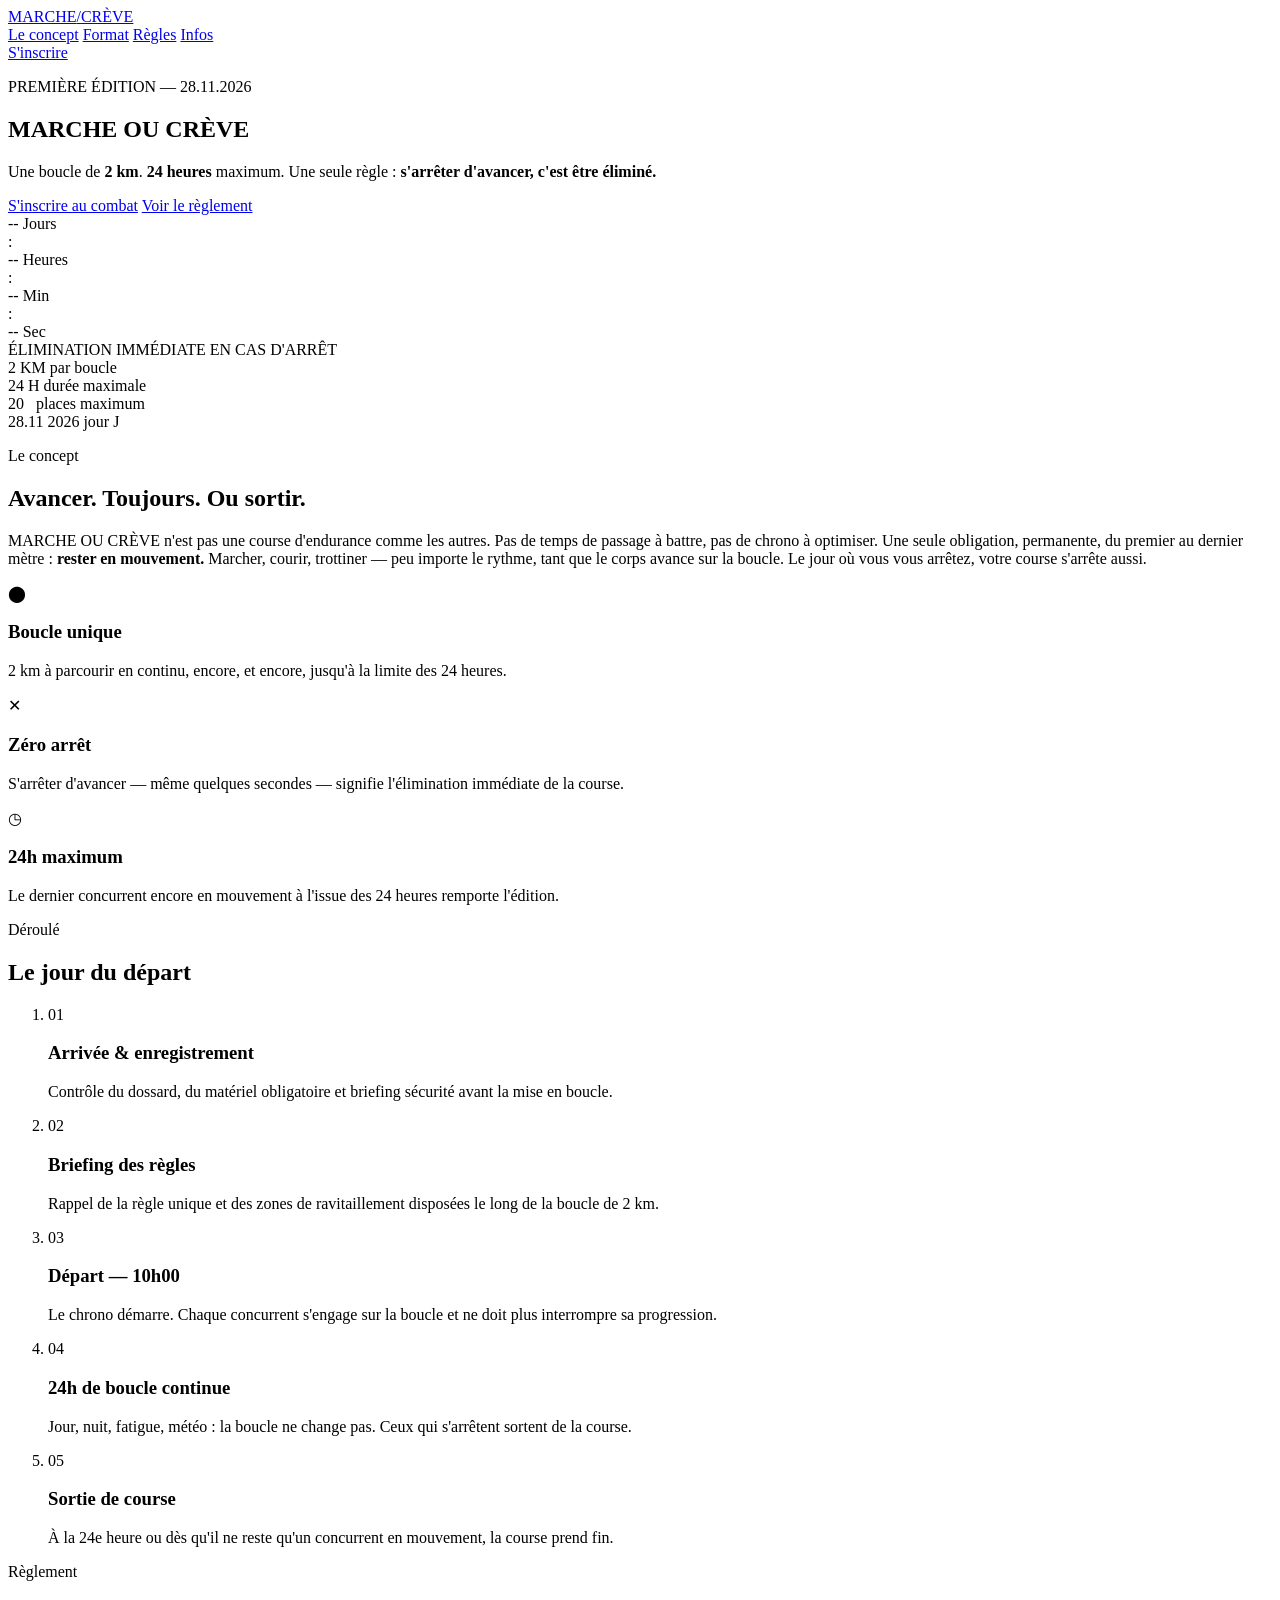
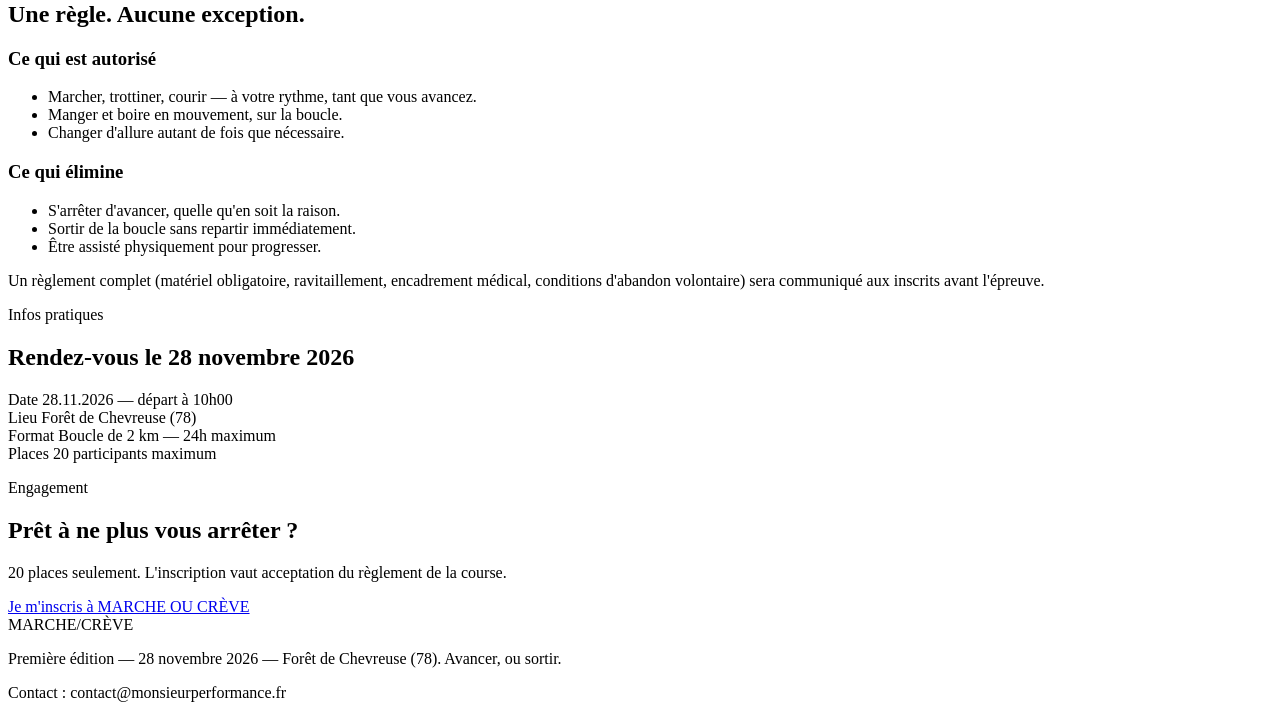
==== index.html @ 5780e7bb "Add files via upload" ====
<!DOCTYPE html>
<html lang="fr">
<head>
<meta charset="UTF-8">
<meta name="viewport" content="width=device-width, initial-scale=1.0">
<title>MARCHE OU CRÈVE — 28.11.2026 — Course d'endurance 24h sans arrêt</title>
<meta name="description" content="MARCHE OU CRÈVE : une boucle de 2km. 24h maximum. Une seule règle — s'arrêter, c'est être éliminé. Première édition le 28 novembre 2026, forêt de Chevreuse (78). 20 places maximum.">
<link rel="preconnect" href="https://fonts.googleapis.com">
<link rel="preconnect" href="https://fonts.gstatic.com" crossorigin>
<link href="https://fonts.googleapis.com/css2?family=Big+Shoulders+Stencil:wght@700;900&family=Anton&family=Barlow+Condensed:ital,wght@0,400;0,500;0,600;0,700;1,500&family=JetBrains+Mono:wght@400;500;700&display=swap" rel="stylesheet">
<link rel="stylesheet" href="css/style.css">
</head>
<body>

<div class="grain" aria-hidden="true"></div>

<!-- ============ NAVIGATION ============ -->
<header class="site-header">
  <div class="header-inner">
    <a href="#top" class="logo">MARCHE<span class="logo-bar">/</span>CRÈVE</a>
    <nav class="main-nav" aria-label="Navigation principale">
      <a href="#concept">Le concept</a>
      <a href="#format">Format</a>
      <a href="#regles">Règles</a>
      <a href="#infos">Infos</a>
    </nav>
    <a href="inscription.html" class="btn btn-nav">S'inscrire</a>
  </div>
</header>

<main id="top">

  <!-- ============ HERO ============ -->
  <section class="hero">
    <div class="hero-stripes" aria-hidden="true"></div>
    <div class="hero-inner">
      <p class="eyebrow">PREMIÈRE ÉDITION — 28.11.2026</p>
      <h1 class="hero-title">
        <span class="line">MARCHE</span>
        <span class="line line-out">OU CRÈVE</span>
      </h1>
      <p class="hero-sub">Une boucle de <strong>2&nbsp;km</strong>. <strong>24&nbsp;heures</strong> maximum. Une seule règle : <strong>s'arrêter d'avancer, c'est être éliminé.</strong></p>

      <div class="hero-actions">
        <a href="inscription.html" class="btn btn-primary">S'inscrire au combat</a>
        <a href="#regles" class="btn btn-ghost">Voir le règlement</a>
      </div>

      <div class="countdown" aria-label="Compte à rebours avant le départ">
        <div class="countdown-item">
          <span class="countdown-num" id="cd-days">--</span>
          <span class="countdown-label">Jours</span>
        </div>
        <div class="countdown-sep">:</div>
        <div class="countdown-item">
          <span class="countdown-num" id="cd-hours">--</span>
          <span class="countdown-label">Heures</span>
        </div>
        <div class="countdown-sep">:</div>
        <div class="countdown-item">
          <span class="countdown-num" id="cd-minutes">--</span>
          <span class="countdown-label">Min</span>
        </div>
        <div class="countdown-sep">:</div>
        <div class="countdown-item">
          <span class="countdown-num" id="cd-seconds">--</span>
          <span class="countdown-label">Sec</span>
        </div>
      </div>
    </div>

    <!-- Tampon signature -->
    <div class="stamp" aria-hidden="true">
      <div class="stamp-ring">
        <span>ÉLIMINATION</span>
        <span class="stamp-center">IMMÉDIATE</span>
        <span>EN CAS D'ARRÊT</span>
      </div>
    </div>
  </section>

  <!-- ============ BANDE CHIFFRES ============ -->
  <section class="stats-bar">
    <div class="stat">
      <span class="stat-num">2</span>
      <span class="stat-unit">KM</span>
      <span class="stat-label">par boucle</span>
    </div>
    <div class="stat">
      <span class="stat-num">24</span>
      <span class="stat-unit">H</span>
      <span class="stat-label">durée maximale</span>
    </div>
    <div class="stat">
      <span class="stat-num">20</span>
      <span class="stat-unit">&nbsp;</span>
      <span class="stat-label">places maximum</span>
    </div>
    <div class="stat">
      <span class="stat-num">28.11</span>
      <span class="stat-unit">2026</span>
      <span class="stat-label">jour J</span>
    </div>
  </section>

  <!-- ============ CONCEPT ============ -->
  <section id="concept" class="section concept">
    <p class="section-eyebrow">Le concept</p>
    <h2 class="section-title">Avancer. Toujours. Ou sortir.</h2>
    <p class="section-lead">
      MARCHE OU CRÈVE n'est pas une course d'endurance comme les autres. Pas de temps de passage à battre,
      pas de chrono à optimiser. Une seule obligation, permanente, du premier au dernier mètre :
      <strong>rester en mouvement.</strong> Marcher, courir, trottiner — peu importe le rythme,
      tant que le corps avance sur la boucle. Le jour où vous vous arrêtez, votre course s'arrête aussi.
    </p>

    <div class="rule-cards">
      <article class="rule-card">
        <span class="rule-icon" aria-hidden="true">⬤</span>
        <h3>Boucle unique</h3>
        <p>2&nbsp;km à parcourir en continu, encore, et encore, jusqu'à la limite des 24&nbsp;heures.</p>
      </article>
      <article class="rule-card rule-card-alert">
        <span class="rule-icon" aria-hidden="true">✕</span>
        <h3>Zéro arrêt</h3>
        <p>S'arrêter d'avancer — même quelques secondes — signifie l'élimination immédiate de la course.</p>
      </article>
      <article class="rule-card">
        <span class="rule-icon" aria-hidden="true">◷</span>
        <h3>24h maximum</h3>
        <p>Le dernier concurrent encore en mouvement à l'issue des 24&nbsp;heures remporte l'édition.</p>
      </article>
    </div>
  </section>

  <!-- ============ FORMAT / DÉROULÉ ============ -->
  <section id="format" class="section format">
    <p class="section-eyebrow">Déroulé</p>
    <h2 class="section-title">Le jour du départ</h2>

    <ol class="timeline">
      <li class="timeline-step">
        <span class="step-num">01</span>
        <div class="step-body">
          <h3>Arrivée &amp; enregistrement</h3>
          <p>Contrôle du dossard, du matériel obligatoire et briefing sécurité avant la mise en boucle.</p>
        </div>
      </li>
      <li class="timeline-step">
        <span class="step-num">02</span>
        <div class="step-body">
          <h3>Briefing des règles</h3>
          <p>Rappel de la règle unique et des zones de ravitaillement disposées le long de la boucle de 2&nbsp;km.</p>
        </div>
      </li>
      <li class="timeline-step">
        <span class="step-num">03</span>
        <div class="step-body">
          <h3>Départ — 10h00</h3>
          <p>Le chrono démarre. Chaque concurrent s'engage sur la boucle et ne doit plus interrompre sa progression.</p>
        </div>
      </li>
      <li class="timeline-step">
        <span class="step-num">04</span>
        <div class="step-body">
          <h3>24h de boucle continue</h3>
          <p>Jour, nuit, fatigue, météo : la boucle ne change pas. Ceux qui s'arrêtent sortent de la course.</p>
        </div>
      </li>
      <li class="timeline-step">
        <span class="step-num">05</span>
        <div class="step-body">
          <h3>Sortie de course</h3>
          <p>À la 24e heure ou dès qu'il ne reste qu'un concurrent en mouvement, la course prend fin.</p>
        </div>
      </li>
    </ol>
  </section>

  <!-- ============ RÈGLEMENT ============ -->
  <section id="regles" class="section regles">
    <p class="section-eyebrow">Règlement</p>
    <h2 class="section-title">Une règle. Aucune exception.</h2>

    <div class="regles-grid">
      <div class="regle-block">
        <h3>Ce qui est autorisé</h3>
        <ul>
          <li>Marcher, trottiner, courir — à votre rythme, tant que vous avancez.</li>
          <li>Manger et boire en mouvement, sur la boucle.</li>
          <li>Changer d'allure autant de fois que nécessaire.</li>
        </ul>
      </div>
      <div class="regle-block regle-block-alert">
        <h3>Ce qui élimine</h3>
        <ul>
          <li>S'arrêter d'avancer, quelle qu'en soit la raison.</li>
          <li>Sortir de la boucle sans repartir immédiatement.</li>
          <li>Être assisté physiquement pour progresser.</li>
        </ul>
      </div>
    </div>
    <p class="regles-note">Un règlement complet (matériel obligatoire, ravitaillement, encadrement médical, conditions d'abandon volontaire) sera communiqué aux inscrits avant l'épreuve.</p>
  </section>

  <!-- ============ INFOS PRATIQUES ============ -->
  <section id="infos" class="section infos">
    <p class="section-eyebrow">Infos pratiques</p>
    <h2 class="section-title">Rendez-vous le 28 novembre 2026</h2>

    <div class="infos-grid">
      <div class="info-item">
        <span class="info-label">Date</span>
        <span class="info-value">28.11.2026 — départ à 10h00</span>
      </div>
      <div class="info-item">
        <span class="info-label">Lieu</span>
        <span class="info-value">Forêt de Chevreuse (78)</span>
      </div>
      <div class="info-item">
        <span class="info-label">Format</span>
        <span class="info-value">Boucle de 2 km — 24h maximum</span>
      </div>
      <div class="info-item">
        <span class="info-label">Places</span>
        <span class="info-value">20 participants maximum</span>
      </div>
    </div>
  </section>

  <!-- ============ INSCRIPTION ============ -->
  <section id="inscription" class="section inscription">
    <div class="inscription-box">
      <p class="section-eyebrow section-eyebrow-light">Engagement</p>
      <h2 class="inscription-title">Prêt à ne plus vous arrêter ?</h2>
      <p class="inscription-sub">20 places seulement. L'inscription vaut acceptation du règlement de la course.</p>
      <a href="inscription.html" class="btn btn-primary btn-large">Je m'inscris à MARCHE OU CRÈVE</a>
    </div>
  </section>

</main>

<!-- ============ FOOTER ============ -->
<footer class="site-footer">
  <div class="footer-inner">
    <span class="logo logo-small">MARCHE<span class="logo-bar">/</span>CRÈVE</span>
    <p class="footer-text">Première édition — 28 novembre 2026 — Forêt de Chevreuse (78). Avancer, ou sortir.</p>
    <p class="footer-contact">Contact : contact@monsieurperformance.fr</p>
  </div>
</footer>

<script src="js/script.js"></script>
</body>
</html>
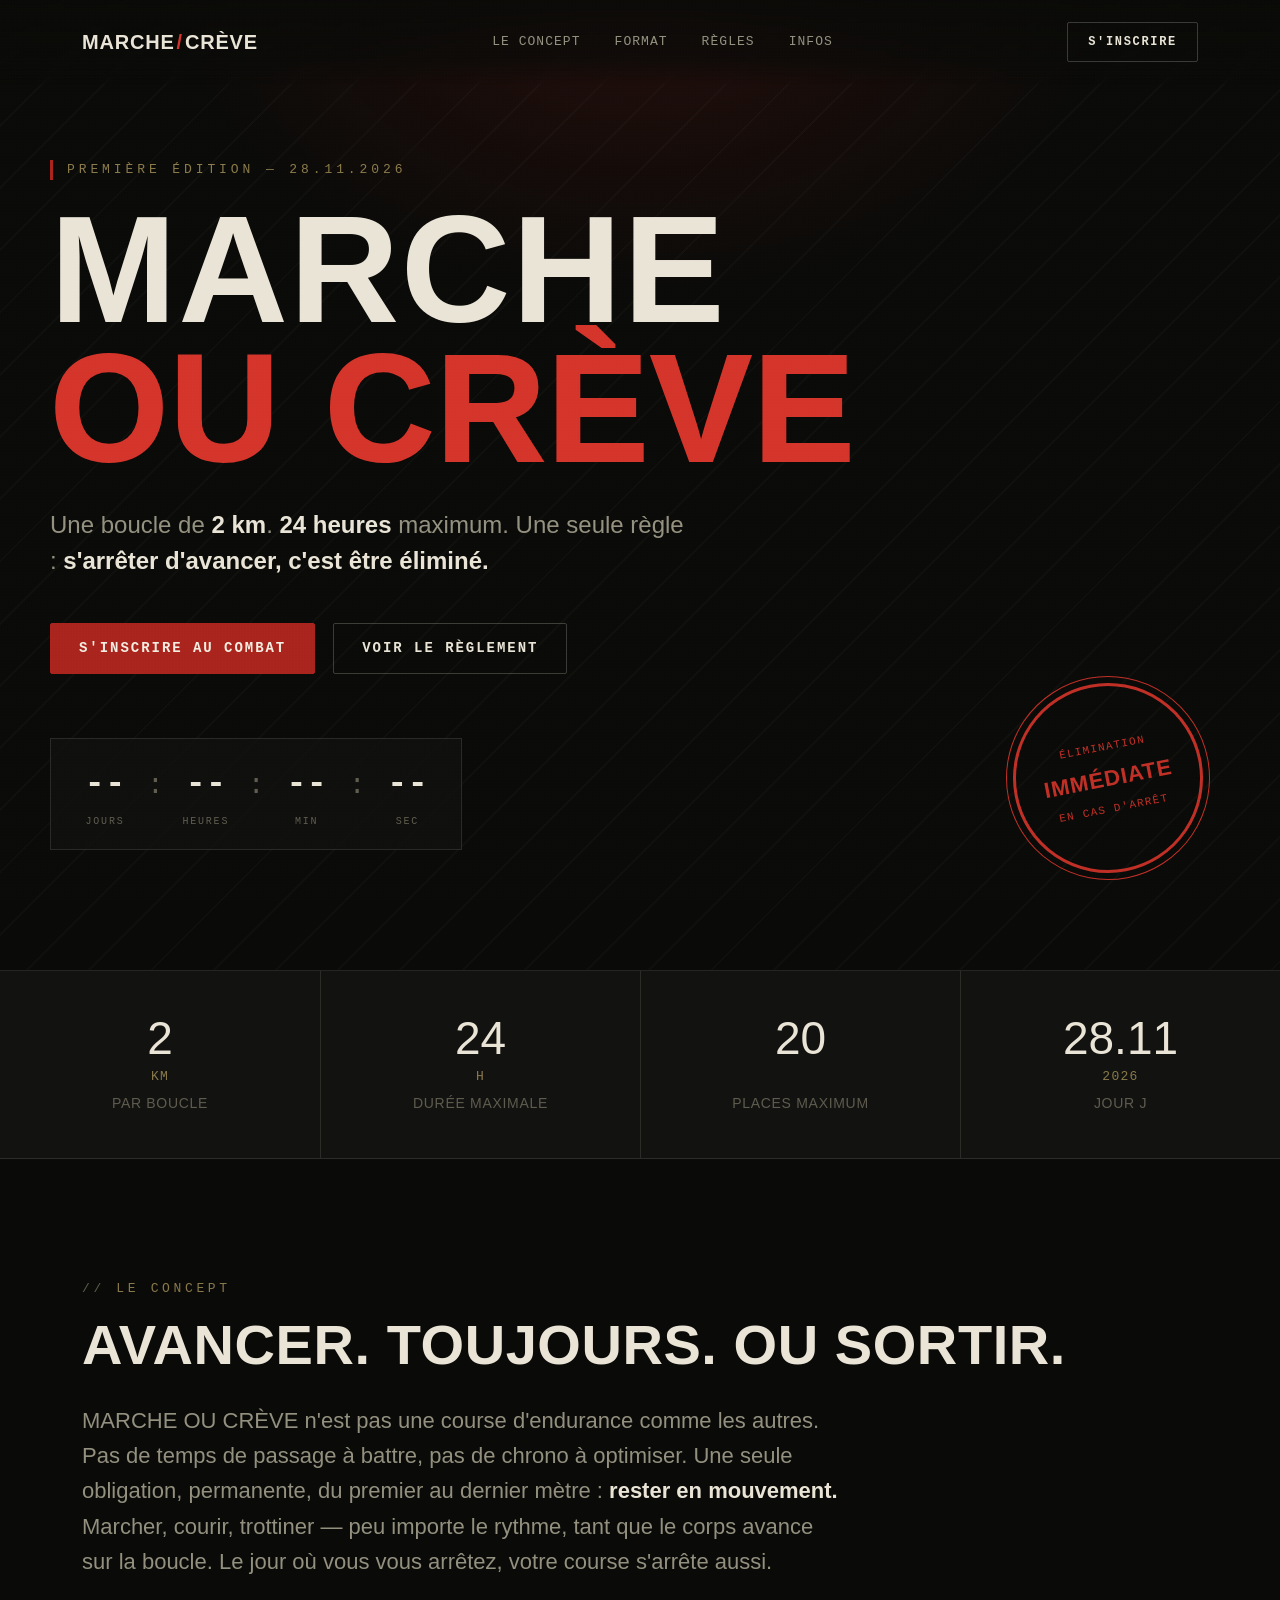
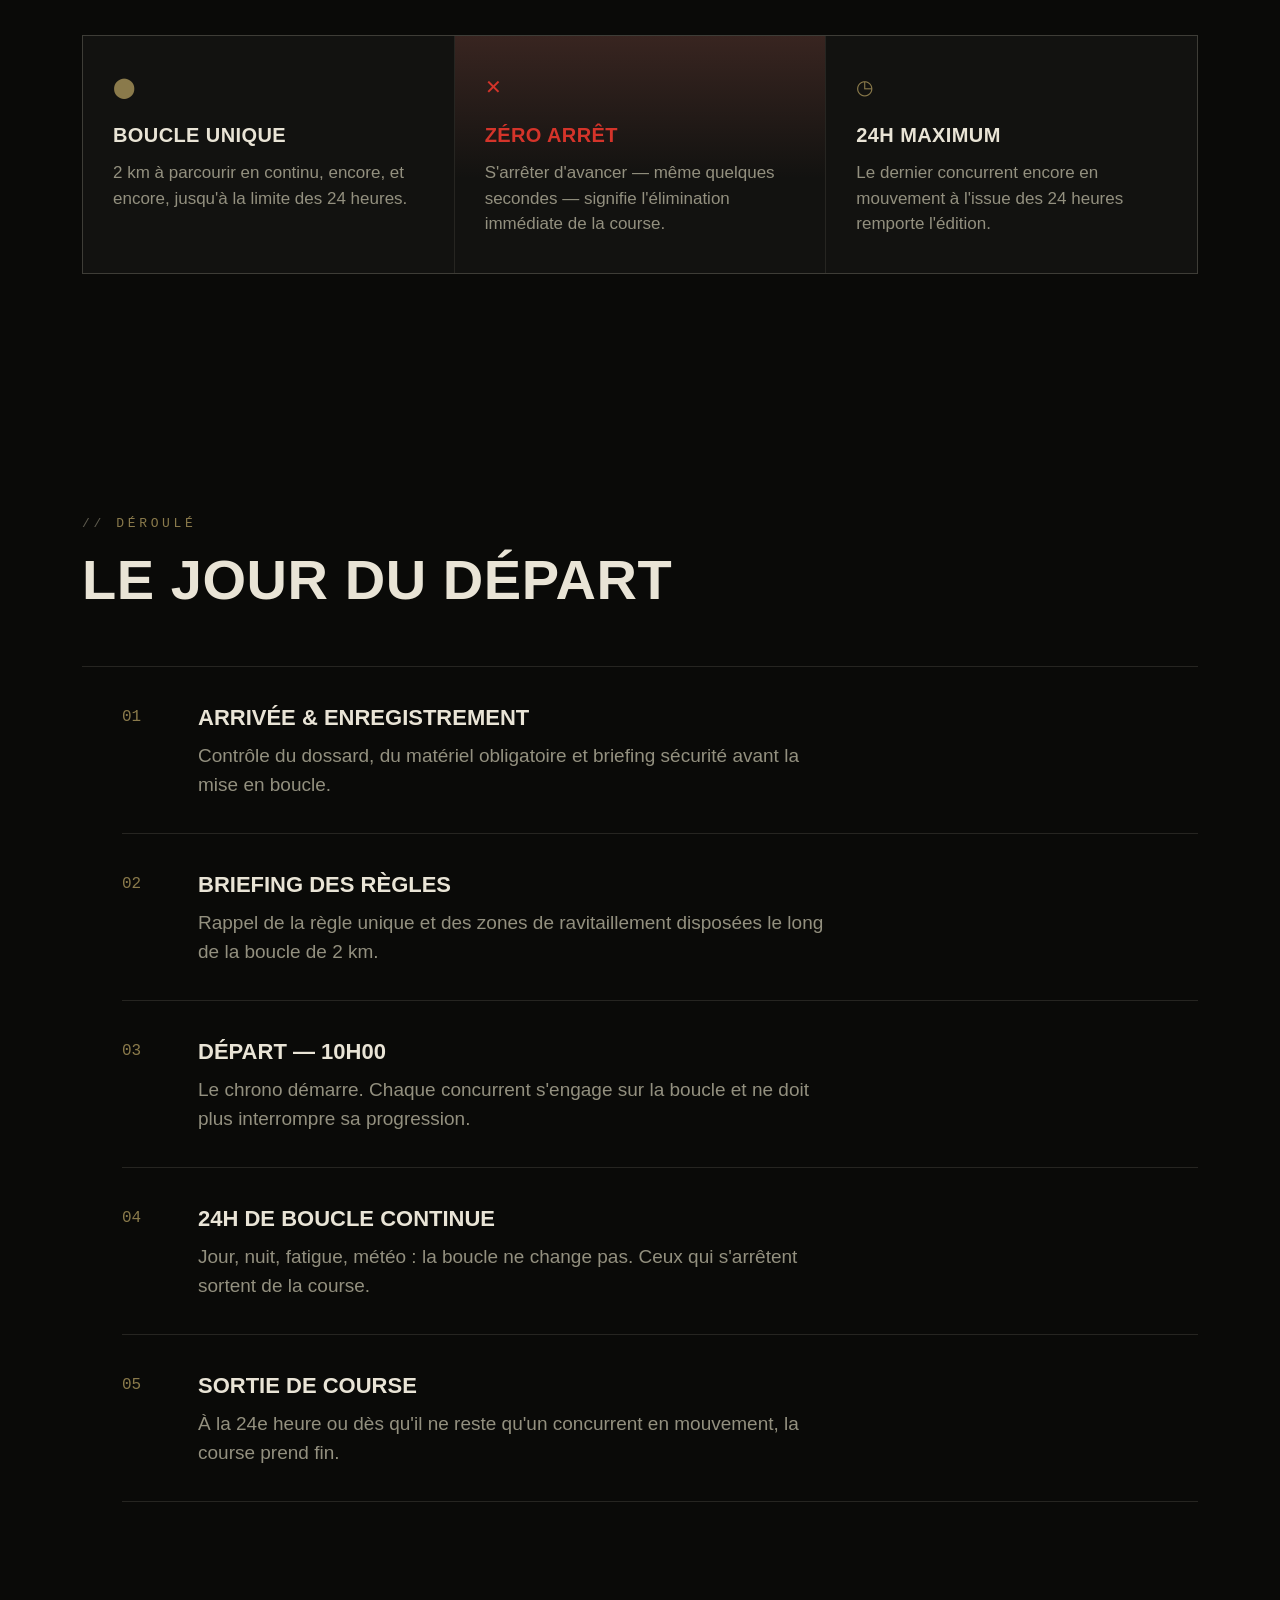
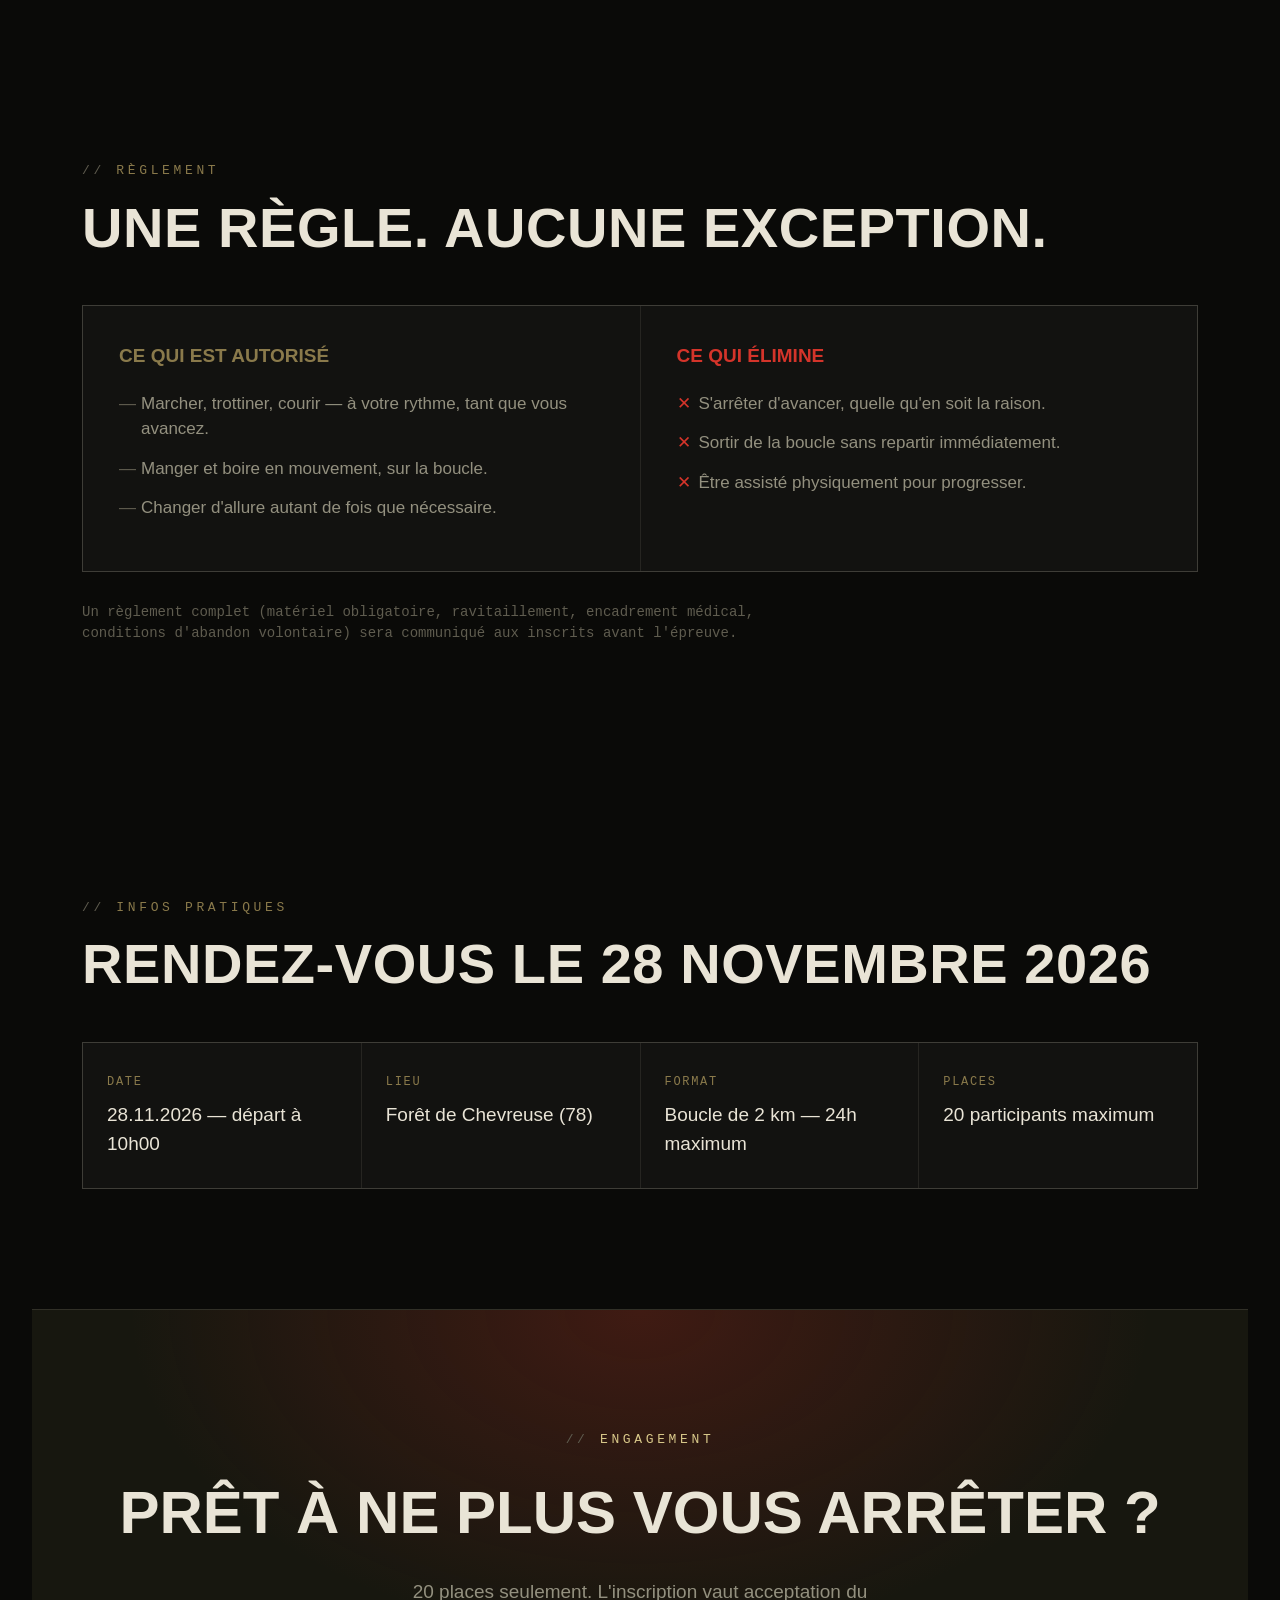
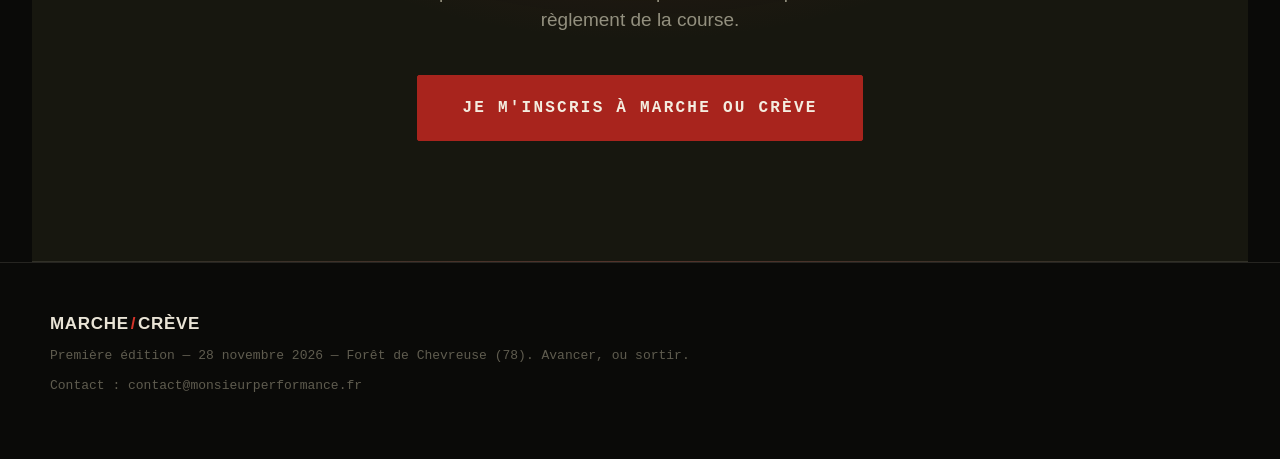
==== commit e9c601f5: "Update index.html" ====
--- a/index.html
+++ b/index.html
@@ -8,7 +8,7 @@
 <link rel="preconnect" href="https://fonts.googleapis.com">
 <link rel="preconnect" href="https://fonts.gstatic.com" crossorigin>
 <link href="https://fonts.googleapis.com/css2?family=Big+Shoulders+Stencil:wght@700;900&family=Anton&family=Barlow+Condensed:ital,wght@0,400;0,500;0,600;0,700;1,500&family=JetBrains+Mono:wght@400;500;700&display=swap" rel="stylesheet">
-<link rel="stylesheet" href="css/style.css">
+<link rel="stylesheet" href="style.css">
 </head>
 <body>
 
--- a/style.css
+++ b/style.css
@@ -0,0 +1,752 @@
+/* ==========================================================================
+   MARCHE OU CRÈVE — tokens
+   ========================================================================== */
+:root{
+  --bg:            #0a0a08;
+  --bg-panel:      #121210;
+  --bg-panel-alt:  #17170f;
+  --bg-raised:     #1c1c14;
+
+  --text:          #e9e4d6;
+  --text-muted:    #93907f;
+  --text-dim:      #5f5c4f;
+
+  --khaki:         #8a7a4b;
+  --khaki-dim:     #4d452f;
+
+  --red:           #a8241d;
+  --red-bright:    #d4342a;
+
+  --line:          rgba(233,228,214,0.12);
+  --line-strong:   rgba(233,228,214,0.22);
+
+  --font-stencil:  'Big Shoulders Stencil', sans-serif;
+  --font-display:  'Anton', sans-serif;
+  --font-body:     'Barlow Condensed', sans-serif;
+  --font-mono:     'JetBrains Mono', monospace;
+
+  --container: 1180px;
+}
+
+*,*::before,*::after{ box-sizing:border-box; }
+html{ scroll-behavior:smooth; }
+
+body{
+  margin:0;
+  background:var(--bg);
+  color:var(--text);
+  font-family:var(--font-body);
+  font-size:19px;
+  line-height:1.5;
+  -webkit-font-smoothing:antialiased;
+}
+
+@media (prefers-reduced-motion: reduce){
+  html{ scroll-behavior:auto; }
+  *{ animation-duration:0.001ms !important; animation-iteration-count:1 !important; transition-duration:0.001ms !important; }
+}
+
+a{ color:inherit; text-decoration:none; }
+ul{ margin:0; padding:0; list-style:none; }
+img{ max-width:100%; display:block; }
+
+.grain{
+  position:fixed; inset:0; z-index:999; pointer-events:none;
+  opacity:0.05; mix-blend-mode:overlay;
+  background-image:
+    repeating-linear-gradient(0deg, rgba(255,255,255,.6) 0 1px, transparent 1px 3px),
+    repeating-linear-gradient(90deg, rgba(255,255,255,.4) 0 1px, transparent 1px 3px);
+}
+
+.section{
+  max-width:var(--container);
+  margin:0 auto;
+  padding:120px 32px;
+}
+
+.section-eyebrow{
+  font-family:var(--font-mono);
+  font-size:13px;
+  letter-spacing:0.28em;
+  text-transform:uppercase;
+  color:var(--khaki);
+  margin:0 0 18px;
+}
+.section-eyebrow::before{ content:"// "; color:var(--text-dim); }
+.section-eyebrow-light{ color:#d9c98a; }
+
+.section-title{
+  font-family:var(--font-stencil);
+  font-weight:900;
+  font-size:clamp(32px, 4.4vw, 56px);
+  text-transform:uppercase;
+  line-height:1.05;
+  margin:0 0 28px;
+  letter-spacing:0.01em;
+}
+
+.section-lead{
+  max-width:760px;
+  font-size:22px;
+  color:var(--text-muted);
+  line-height:1.6;
+}
+.section-lead strong{ color:var(--text); font-weight:600; }
+
+/* ==========================================================================
+   Buttons
+   ========================================================================== */
+.btn{
+  display:inline-flex;
+  align-items:center;
+  justify-content:center;
+  gap:10px;
+  padding:14px 28px;
+  font-family:var(--font-mono);
+  font-size:14px;
+  font-weight:700;
+  letter-spacing:0.14em;
+  text-transform:uppercase;
+  border:1px solid var(--line-strong);
+  border-radius:2px;
+  cursor:pointer;
+  transition:transform .15s ease, background .15s ease, border-color .15s ease, color .15s ease;
+  white-space:nowrap;
+}
+.btn:hover{ transform:translateY(-2px); }
+.btn:active{ transform:translateY(0); }
+.btn:disabled{ opacity:0.5; cursor:not-allowed; transform:none; }
+
+.btn-primary{
+  background:var(--red);
+  border-color:var(--red);
+  color:#f4ede0;
+}
+.btn-primary:hover{ background:var(--red-bright); border-color:var(--red-bright); }
+
+.btn-ghost{
+  background:transparent;
+  color:var(--text);
+  border-color:var(--line-strong);
+}
+.btn-ghost:hover{ border-color:var(--khaki); color:#d9c98a; }
+
+.btn-nav{
+  padding:10px 20px;
+  font-size:12px;
+}
+
+.btn-large{
+  padding:20px 44px;
+  font-size:16px;
+}
+
+.btn-full{ width:100%; }
+
+/* ==========================================================================
+   Header
+   ========================================================================== */
+.site-header{
+  position:fixed;
+  inset:0 0 auto 0;
+  z-index:100;
+  background:linear-gradient(to bottom, rgba(10,10,8,0.92), rgba(10,10,8,0.7) 70%, transparent);
+  backdrop-filter:blur(6px);
+}
+.header-inner{
+  max-width:var(--container);
+  margin:0 auto;
+  padding:22px 32px;
+  display:flex;
+  align-items:center;
+  justify-content:space-between;
+  gap:24px;
+}
+
+.logo{
+  font-family:var(--font-stencil);
+  font-weight:900;
+  font-size:20px;
+  letter-spacing:0.04em;
+  text-transform:uppercase;
+  color:var(--text);
+  white-space:nowrap;
+}
+.logo-bar{ color:var(--red-bright); margin:0 2px; }
+.logo-small{ font-size:17px; }
+
+.main-nav{
+  display:flex;
+  gap:34px;
+  font-family:var(--font-mono);
+  font-size:13px;
+  letter-spacing:0.08em;
+  text-transform:uppercase;
+}
+.main-nav a{ color:var(--text-muted); transition:color .15s ease; }
+.main-nav a:hover{ color:var(--text); }
+
+@media (max-width:820px){
+  .main-nav{ display:none; }
+}
+
+/* ==========================================================================
+   Hero
+   ========================================================================== */
+.hero{
+  position:relative;
+  min-height:100vh;
+  display:flex;
+  align-items:center;
+  padding:160px 32px 120px;
+  overflow:hidden;
+  border-bottom:1px solid var(--line);
+}
+
+.hero-stripes{
+  position:absolute; inset:0; z-index:0;
+  background:
+    radial-gradient(ellipse 60% 50% at 50% 0%, rgba(168,36,29,0.16), transparent 60%),
+    repeating-linear-gradient(135deg, rgba(233,228,214,0.025) 0 2px, transparent 2px 44px);
+}
+
+.hero-inner{
+  position:relative;
+  z-index:1;
+  max-width:var(--container);
+  margin:0 auto;
+  width:100%;
+}
+
+.eyebrow{
+  font-family:var(--font-mono);
+  font-size:13px;
+  letter-spacing:0.3em;
+  text-transform:uppercase;
+  color:var(--khaki);
+  margin:0 0 20px;
+  border-left:3px solid var(--red);
+  padding-left:14px;
+}
+
+.hero-title{
+  margin:0 0 28px;
+  font-family:var(--font-stencil);
+  font-weight:900;
+  text-transform:uppercase;
+  line-height:0.92;
+}
+.hero-title .line{
+  display:block;
+  font-size:clamp(56px, 12vw, 152px);
+  letter-spacing:0.01em;
+}
+.hero-title .line-out{
+  color:var(--red-bright);
+  -webkit-text-stroke:2px var(--red-bright);
+}
+
+.hero-sub{
+  max-width:640px;
+  font-size:24px;
+  color:var(--text-muted);
+  margin:0 0 44px;
+  line-height:1.5;
+}
+.hero-sub strong{ color:var(--text); font-weight:600; }
+
+.hero-actions{
+  display:flex;
+  gap:18px;
+  flex-wrap:wrap;
+  margin-bottom:64px;
+}
+
+.countdown{
+  display:flex;
+  align-items:center;
+  gap:14px;
+  width:fit-content;
+  padding:20px 26px;
+  background:rgba(18,18,16,0.7);
+  border:1px solid var(--line);
+}
+.countdown-item{
+  display:flex;
+  flex-direction:column;
+  align-items:center;
+  min-width:56px;
+}
+.countdown-num{
+  font-family:var(--font-mono);
+  font-size:34px;
+  font-weight:700;
+  color:var(--text);
+  font-variant-numeric:tabular-nums;
+}
+.countdown-label{
+  font-family:var(--font-mono);
+  font-size:10px;
+  letter-spacing:0.18em;
+  text-transform:uppercase;
+  color:var(--text-dim);
+  margin-top:4px;
+}
+.countdown-sep{
+  font-family:var(--font-mono);
+  font-size:28px;
+  color:var(--text-dim);
+  transform:translateY(-8px);
+}
+
+@media (max-width:560px){
+  .countdown{ gap:8px; padding:16px; }
+  .countdown-item{ min-width:44px; }
+  .countdown-num{ font-size:24px; }
+}
+
+/* signature element — inspection stamp */
+.stamp{
+  position:absolute;
+  right:6%;
+  bottom:10%;
+  z-index:1;
+  transform:rotate(-11deg);
+  opacity:0.9;
+  pointer-events:none;
+}
+.stamp-ring{
+  width:190px;
+  height:190px;
+  border:3px solid var(--red-bright);
+  border-radius:50%;
+  outline:1px solid var(--red-bright);
+  outline-offset:6px;
+  display:flex;
+  flex-direction:column;
+  align-items:center;
+  justify-content:center;
+  text-align:center;
+  gap:2px;
+  font-family:var(--font-mono);
+  font-size:11px;
+  letter-spacing:0.12em;
+  text-transform:uppercase;
+  color:var(--red-bright);
+}
+.stamp-center{
+  font-family:var(--font-stencil);
+  font-weight:900;
+  font-size:22px;
+  letter-spacing:0.04em;
+  margin:4px 0;
+}
+
+@media (max-width:900px){
+  .stamp{ display:none; }
+}
+
+/* ==========================================================================
+   Stats bar
+   ========================================================================== */
+.stats-bar{
+  display:grid;
+  grid-template-columns:repeat(4,1fr);
+  border-bottom:1px solid var(--line);
+  background:var(--bg-panel);
+}
+.stat{
+  padding:44px 20px;
+  text-align:center;
+  border-left:1px solid var(--line);
+  display:flex;
+  flex-direction:column;
+  align-items:center;
+}
+.stat:first-child{ border-left:none; }
+.stat-num{
+  font-family:var(--font-display);
+  font-size:clamp(30px, 4vw, 46px);
+  color:var(--text);
+  line-height:1;
+}
+.stat-unit{
+  font-family:var(--font-mono);
+  font-size:13px;
+  color:var(--khaki);
+  letter-spacing:0.1em;
+  margin-top:6px;
+}
+.stat-label{
+  font-family:var(--font-body);
+  font-size:14px;
+  color:var(--text-dim);
+  text-transform:uppercase;
+  letter-spacing:0.05em;
+  margin-top:6px;
+}
+
+@media (max-width:700px){
+  .stats-bar{ grid-template-columns:repeat(2,1fr); }
+  .stat:nth-child(3){ border-left:none; }
+}
+
+/* ==========================================================================
+   Concept — rule cards
+   ========================================================================== */
+.rule-cards{
+  display:grid;
+  grid-template-columns:repeat(3,1fr);
+  gap:1px;
+  background:var(--line);
+  margin-top:56px;
+  border:1px solid var(--line);
+}
+.rule-card{
+  background:var(--bg-panel);
+  padding:36px 30px;
+}
+.rule-card h3{
+  font-family:var(--font-stencil);
+  font-weight:700;
+  font-size:20px;
+  text-transform:uppercase;
+  letter-spacing:0.02em;
+  margin:18px 0 10px;
+}
+.rule-card p{
+  color:var(--text-muted);
+  font-size:17px;
+  margin:0;
+}
+.rule-icon{
+  display:inline-flex;
+  font-size:20px;
+  color:var(--khaki);
+}
+.rule-card-alert{ background:linear-gradient(180deg, rgba(168,36,29,0.14), var(--bg-panel) 60%); }
+.rule-card-alert .rule-icon{ color:var(--red-bright); }
+.rule-card-alert h3{ color:var(--red-bright); }
+
+@media (max-width:820px){
+  .rule-cards{ grid-template-columns:1fr; }
+}
+
+/* ==========================================================================
+   Format — timeline
+   ========================================================================== */
+.timeline{
+  margin-top:56px;
+  border-top:1px solid var(--line);
+}
+.timeline-step{
+  display:flex;
+  gap:32px;
+  padding:34px 0;
+  border-bottom:1px solid var(--line);
+}
+.step-num{
+  font-family:var(--font-mono);
+  font-size:16px;
+  color:var(--khaki);
+  min-width:44px;
+  padding-top:4px;
+}
+.step-body h3{
+  font-family:var(--font-stencil);
+  font-weight:700;
+  font-size:22px;
+  text-transform:uppercase;
+  margin:0 0 8px;
+}
+.step-body p{
+  color:var(--text-muted);
+  margin:0;
+  max-width:640px;
+}
+
+/* ==========================================================================
+   Règles
+   ========================================================================== */
+.regles-grid{
+  display:grid;
+  grid-template-columns:1fr 1fr;
+  gap:1px;
+  background:var(--line);
+  border:1px solid var(--line);
+  margin-top:48px;
+}
+.regle-block{
+  background:var(--bg-panel);
+  padding:36px;
+}
+.regle-block h3{
+  font-family:var(--font-stencil);
+  font-size:19px;
+  text-transform:uppercase;
+  margin:0 0 20px;
+  color:var(--khaki);
+}
+.regle-block-alert h3{ color:var(--red-bright); }
+.regle-block li{
+  position:relative;
+  padding-left:22px;
+  margin-bottom:14px;
+  color:var(--text-muted);
+  font-size:17px;
+}
+.regle-block li::before{
+  content:"—";
+  position:absolute;
+  left:0;
+  color:var(--text-dim);
+}
+.regle-block-alert li::before{ content:"✕"; color:var(--red-bright); }
+
+.regles-note{
+  margin-top:30px;
+  font-family:var(--font-mono);
+  font-size:14px;
+  color:var(--text-dim);
+  max-width:700px;
+}
+
+@media (max-width:700px){
+  .regles-grid{ grid-template-columns:1fr; }
+}
+
+/* ==========================================================================
+   Infos pratiques
+   ========================================================================== */
+.infos-grid{
+  display:grid;
+  grid-template-columns:repeat(4,1fr);
+  gap:1px;
+  background:var(--line);
+  border:1px solid var(--line);
+  margin-top:48px;
+}
+.info-item{
+  background:var(--bg-panel);
+  padding:30px 24px;
+  display:flex;
+  flex-direction:column;
+  gap:10px;
+}
+.info-label{
+  font-family:var(--font-mono);
+  font-size:12px;
+  letter-spacing:0.14em;
+  text-transform:uppercase;
+  color:var(--khaki);
+}
+.info-value{
+  font-family:var(--font-body);
+  font-size:19px;
+  color:var(--text);
+}
+
+@media (max-width:820px){
+  .infos-grid{ grid-template-columns:1fr 1fr; }
+}
+@media (max-width:520px){
+  .infos-grid{ grid-template-columns:1fr; }
+}
+
+/* ==========================================================================
+   Inscription — CTA (page d'accueil)
+   ========================================================================== */
+.inscription{
+  padding-top:0;
+  padding-bottom:0;
+  max-width:none;
+}
+.inscription-box{
+  background:
+    radial-gradient(ellipse 70% 100% at 50% 0%, rgba(168,36,29,0.28), transparent 60%),
+    var(--bg-panel-alt);
+  border-top:1px solid var(--line);
+  border-bottom:1px solid var(--line);
+  padding:120px 32px;
+  text-align:center;
+}
+.inscription-title{
+  font-family:var(--font-stencil);
+  font-weight:900;
+  font-size:clamp(34px, 5vw, 60px);
+  text-transform:uppercase;
+  margin:0 0 20px;
+}
+.inscription-sub{
+  color:var(--text-muted);
+  font-size:19px;
+  max-width:520px;
+  margin:0 auto 40px;
+}
+
+/* ==========================================================================
+   Page d'inscription — formulaire
+   ========================================================================== */
+.form-page-header{
+  padding:180px 32px 60px;
+  text-align:center;
+  border-bottom:1px solid var(--line);
+  background:radial-gradient(ellipse 60% 60% at 50% 0%, rgba(168,36,29,0.18), transparent 65%);
+}
+.form-page-header .eyebrow{
+  display:inline-block;
+  border-left:none;
+  padding-left:0;
+}
+.form-page-title{
+  font-family:var(--font-stencil);
+  font-weight:900;
+  font-size:clamp(38px, 6vw, 72px);
+  text-transform:uppercase;
+  margin:10px 0 18px;
+  line-height:1;
+}
+.form-page-sub{
+  color:var(--text-muted);
+  font-size:19px;
+  max-width:560px;
+  margin:0 auto;
+}
+.form-page-sub strong{ color:var(--red-bright); }
+
+.form-wrap{
+  max-width:680px;
+  margin:0 auto;
+  padding:80px 32px 140px;
+}
+
+.reg-form{
+  display:flex;
+  flex-direction:column;
+  gap:26px;
+}
+
+.form-row{
+  display:grid;
+  grid-template-columns:1fr 1fr;
+  gap:26px;
+}
+@media (max-width:600px){
+  .form-row{ grid-template-columns:1fr; }
+}
+
+.field{
+  display:flex;
+  flex-direction:column;
+  gap:8px;
+}
+.field label{
+  font-family:var(--font-mono);
+  font-size:12px;
+  letter-spacing:0.12em;
+  text-transform:uppercase;
+  color:var(--khaki);
+}
+.field label .opt{
+  color:var(--text-dim);
+  text-transform:none;
+  letter-spacing:0;
+}
+.field input,
+.field select{
+  background:var(--bg-panel);
+  border:1px solid var(--line-strong);
+  color:var(--text);
+  font-family:var(--font-body);
+  font-size:17px;
+  padding:14px 16px;
+  border-radius:2px;
+  outline:none;
+  transition:border-color .15s ease, background .15s ease;
+}
+.field input:focus,
+.field select:focus{
+  border-color:var(--red-bright);
+  background:var(--bg-raised);
+}
+.field input::placeholder{ color:var(--text-dim); }
+
+.field-check{
+  flex-direction:row;
+  align-items:flex-start;
+  gap:12px;
+  padding:18px;
+  background:var(--bg-panel);
+  border:1px solid var(--line);
+}
+.field-check input{
+  margin-top:4px;
+  width:18px;
+  height:18px;
+  accent-color:var(--red-bright);
+  flex-shrink:0;
+}
+.field-check label{
+  font-family:var(--font-body);
+  font-size:15px;
+  color:var(--text-muted);
+  text-transform:none;
+  letter-spacing:0;
+  line-height:1.5;
+}
+
+.form-note{
+  font-family:var(--font-mono);
+  font-size:13px;
+  color:var(--text-dim);
+  text-align:center;
+  margin-top:-6px;
+}
+
+.form-status{
+  display:none;
+  padding:18px 20px;
+  border:1px solid var(--line-strong);
+  font-family:var(--font-mono);
+  font-size:14px;
+  line-height:1.6;
+}
+.form-status.is-visible{ display:block; }
+.form-status.is-success{
+  border-color:var(--khaki);
+  color:#d9c98a;
+  background:rgba(138,122,75,0.1);
+}
+.form-status.is-error{
+  border-color:var(--red-bright);
+  color:#f2a19c;
+  background:rgba(168,36,29,0.1);
+}
+
+.form-hidden-honeypot{
+  position:absolute;
+  left:-9999px;
+  opacity:0;
+  pointer-events:none;
+}
+
+/* ==========================================================================
+   Footer
+   ========================================================================== */
+.site-footer{
+  border-top:1px solid var(--line);
+  padding:48px 32px 64px;
+}
+.footer-inner{
+  max-width:var(--container);
+  margin:0 auto;
+  display:flex;
+  flex-direction:column;
+  gap:10px;
+}
+.footer-text, .footer-contact{
+  font-family:var(--font-mono);
+  font-size:13px;
+  color:var(--text-dim);
+  margin:0;
+}
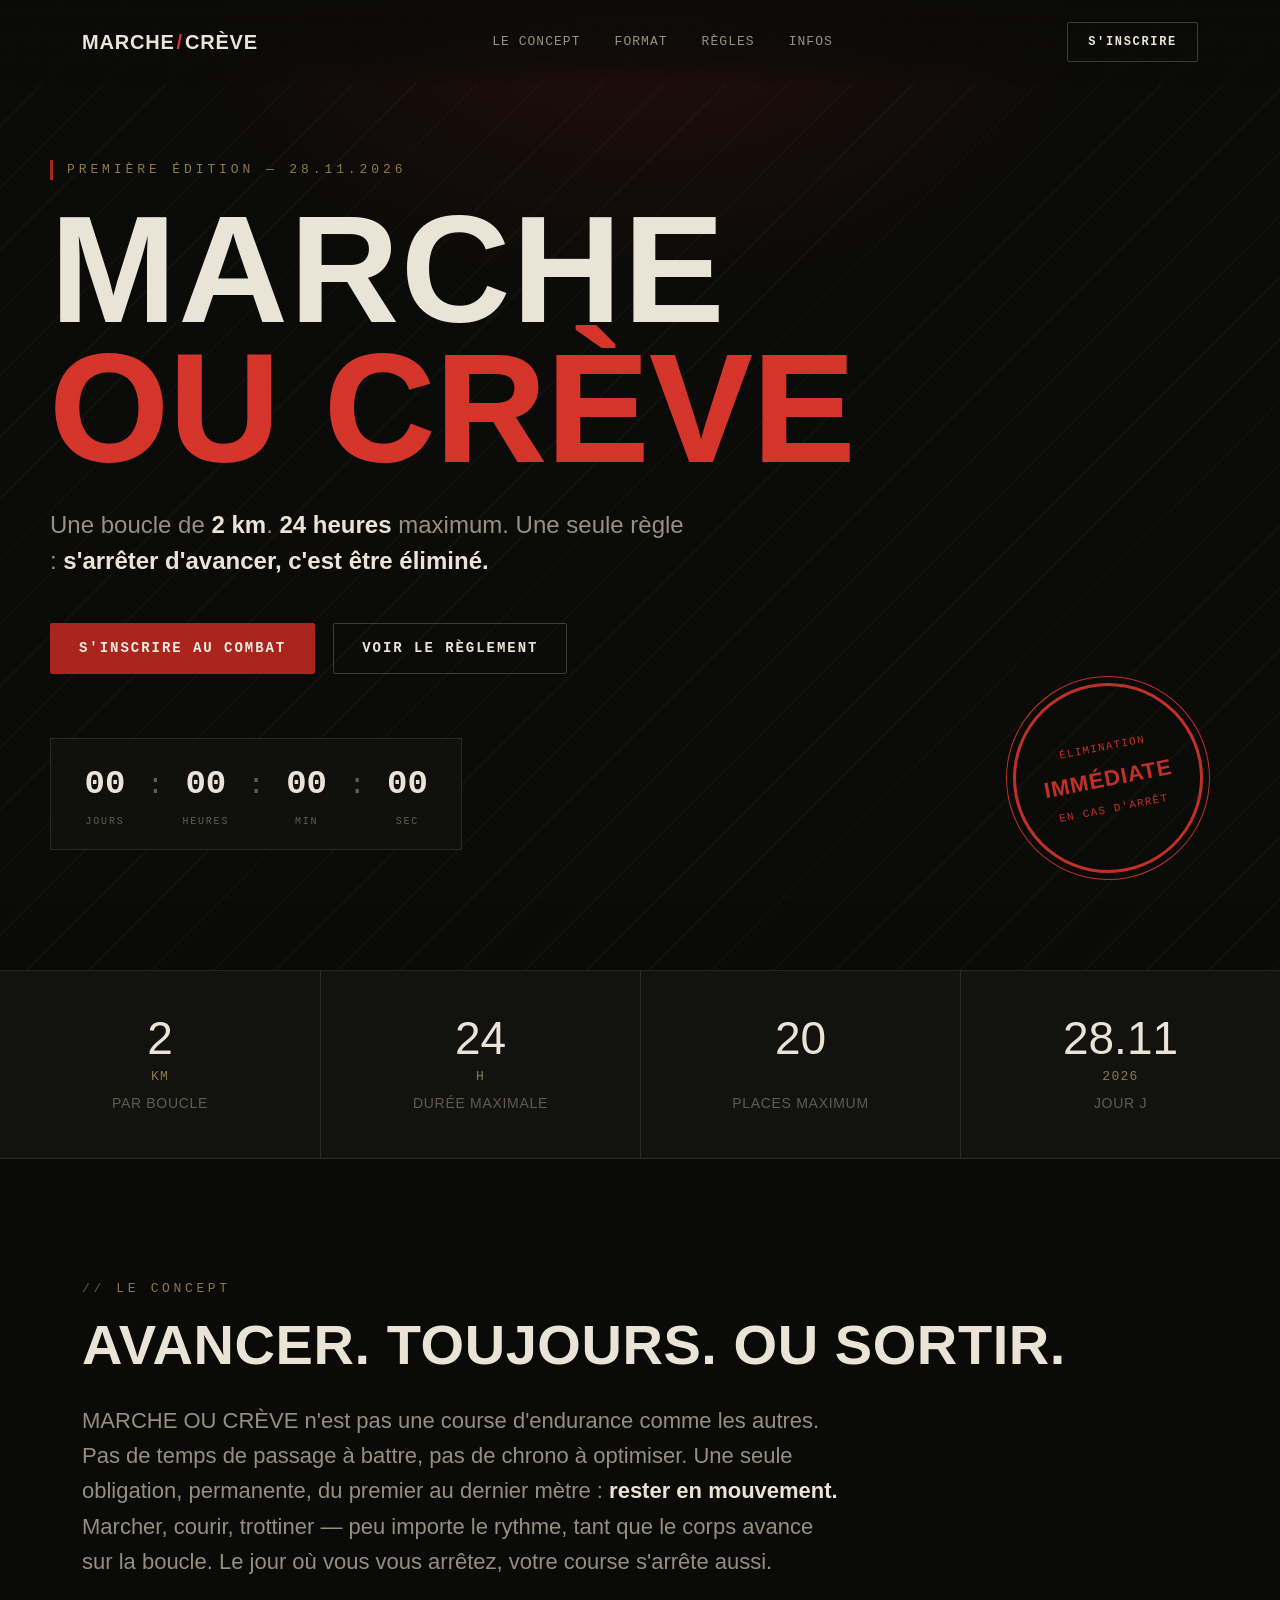
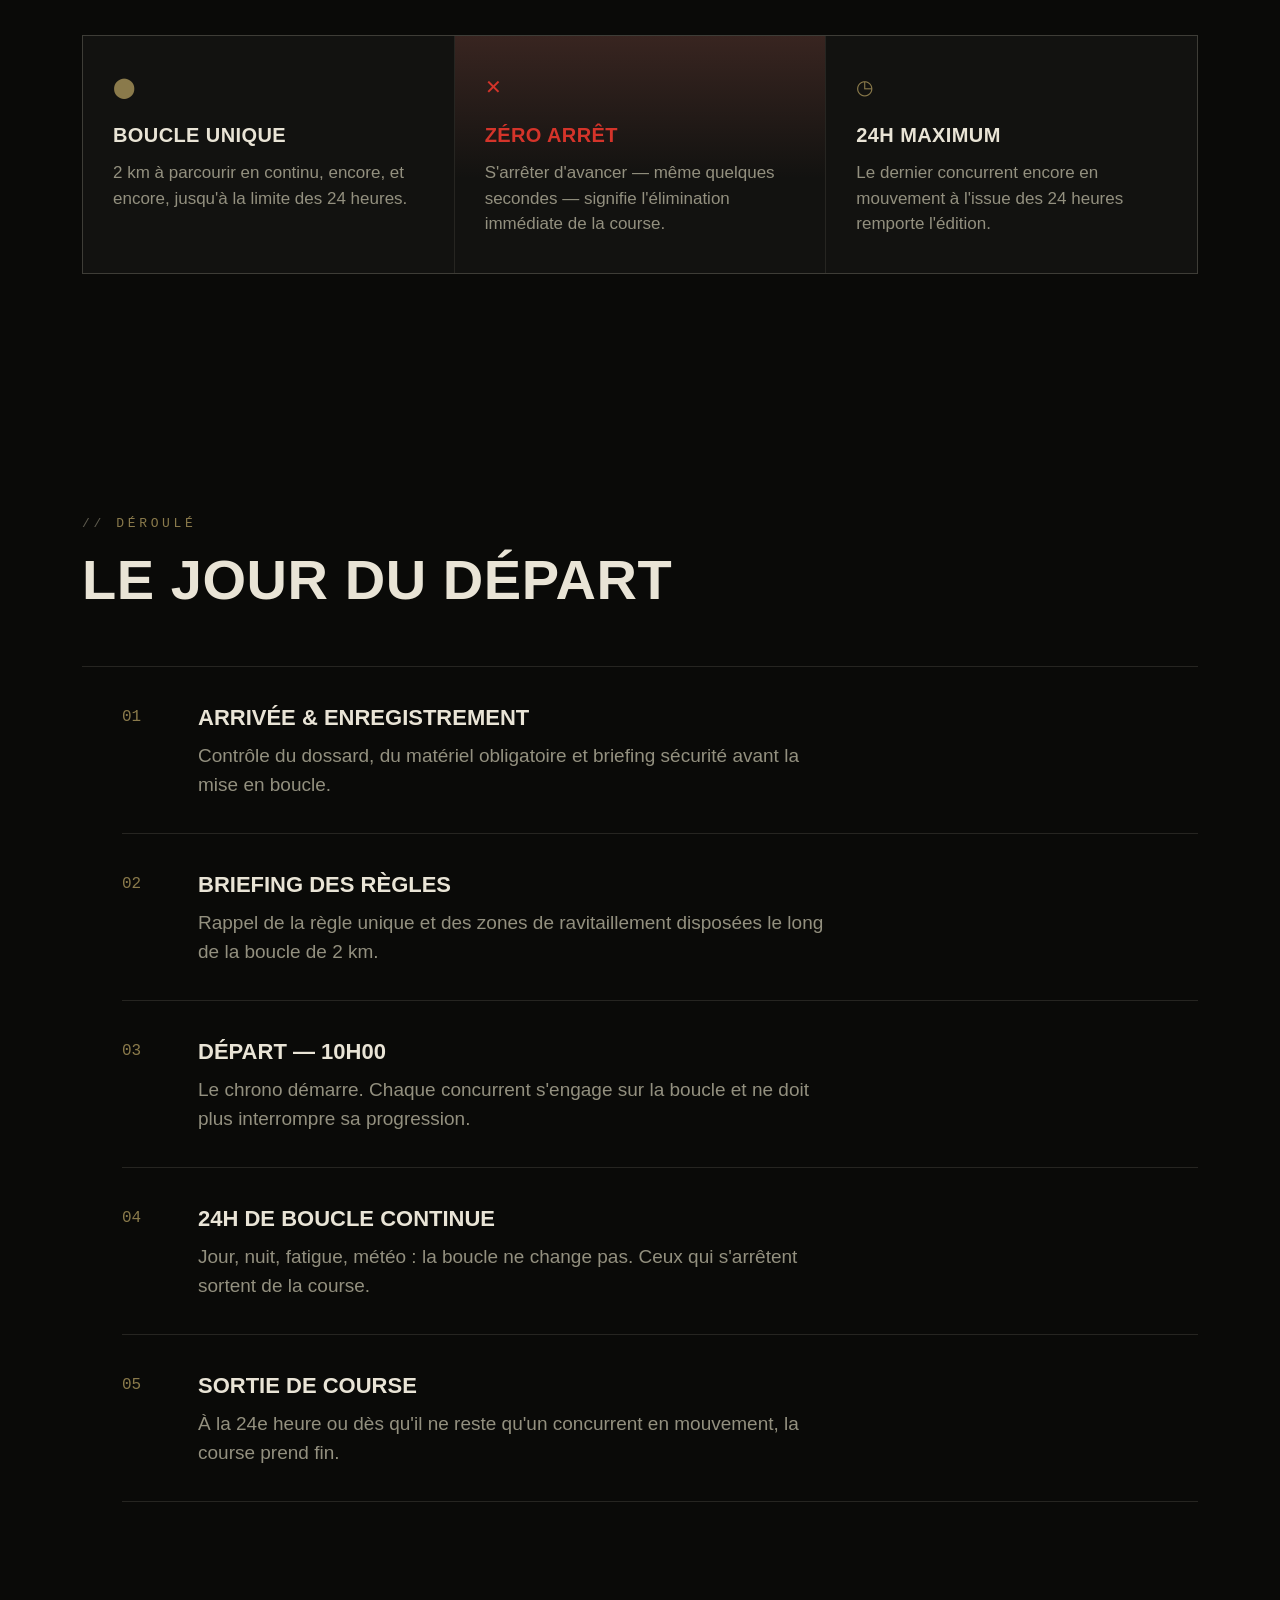
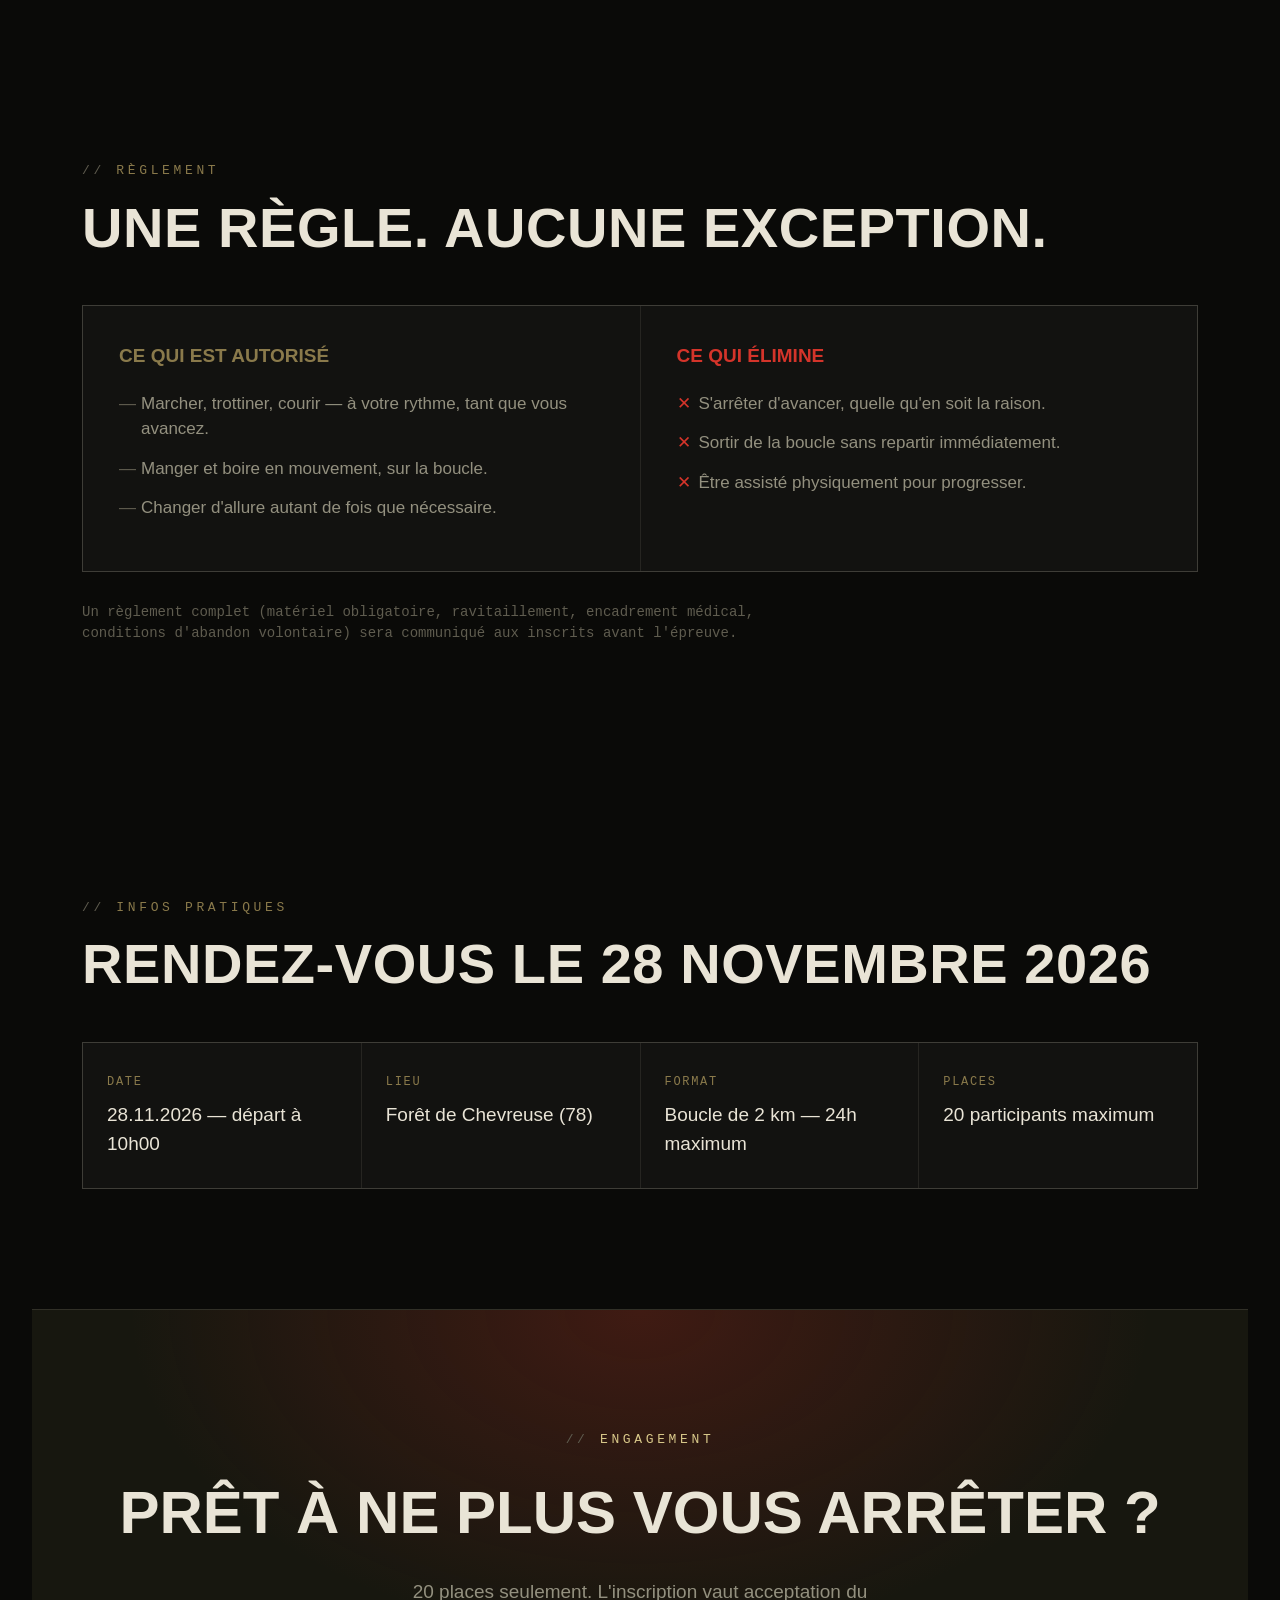
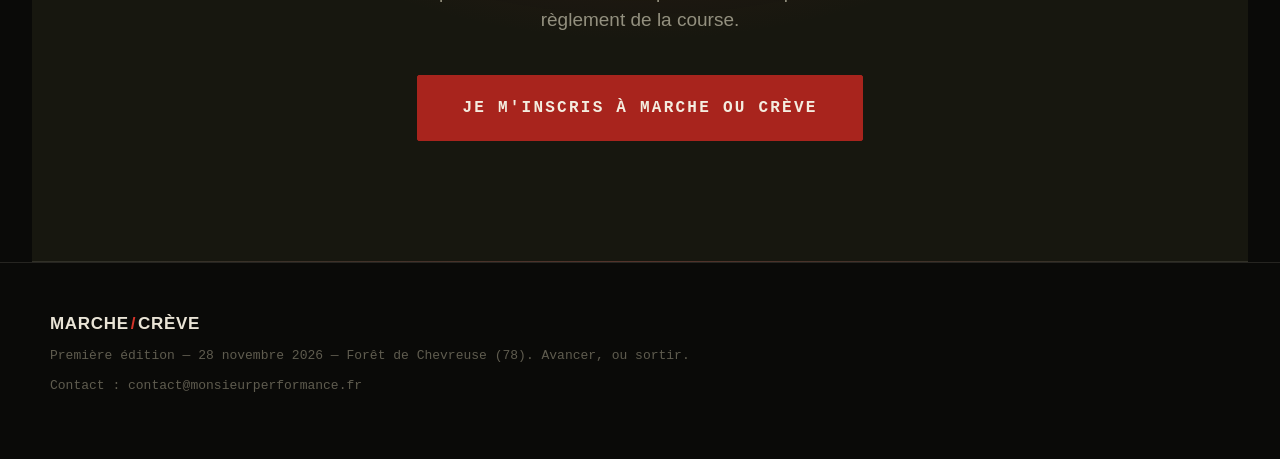
==== commit 395fefc9: "Update index.html" ====
--- a/index.html
+++ b/index.html
@@ -249,6 +249,6 @@
   </div>
 </footer>
 
-<script src="js/script.js"></script>
+<script src="script.js"></script>
 </body>
 </html>
